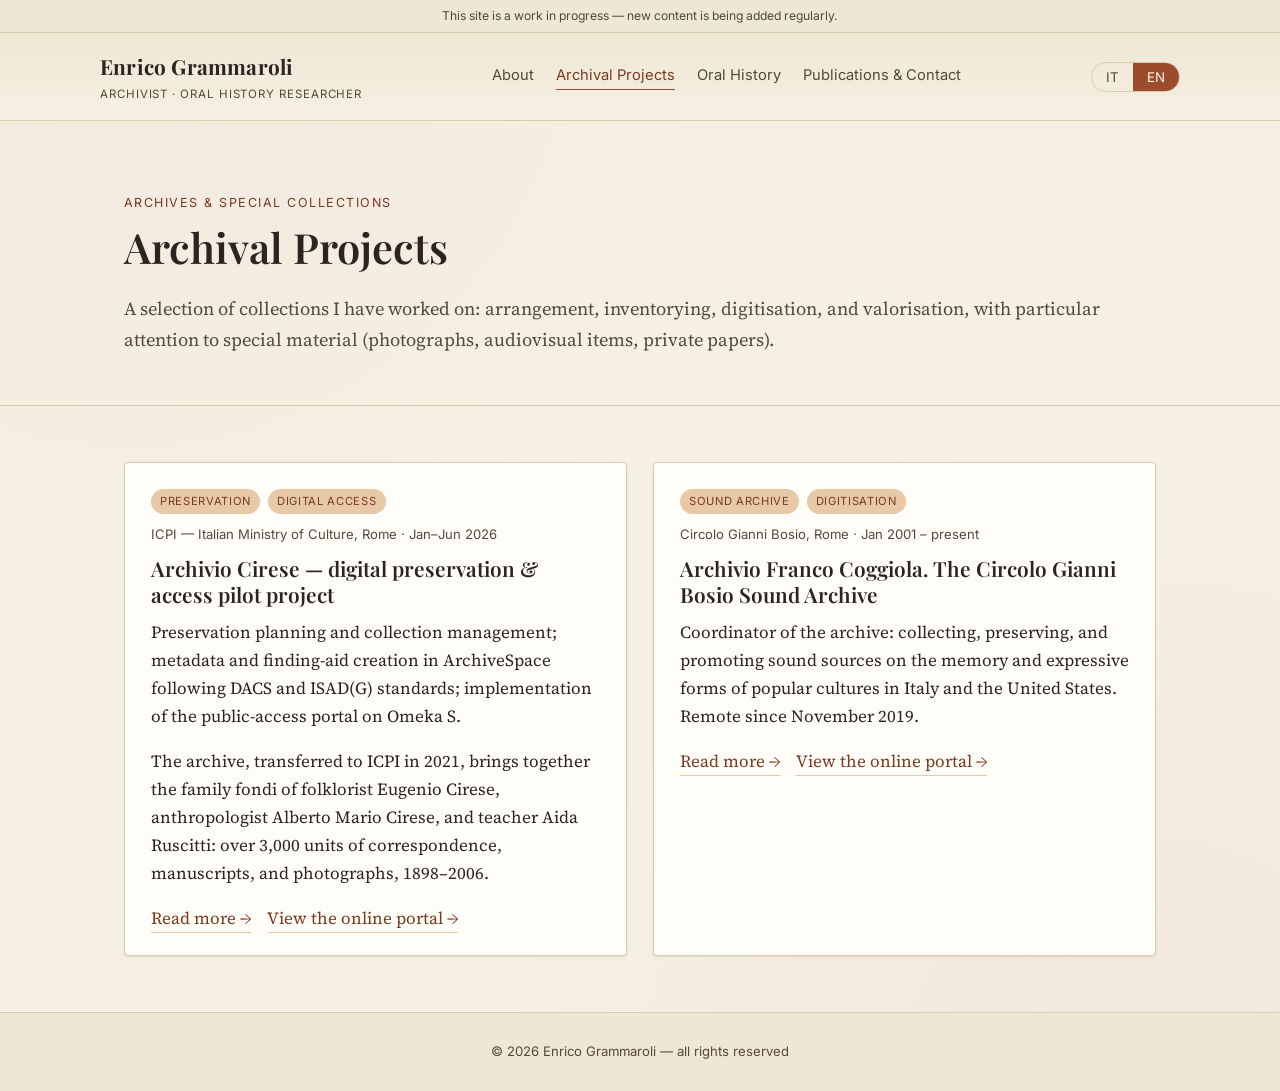
==== progetti-archivistici.html @ 0afbafc9 "First versione of the site" ====
<!DOCTYPE html>
<html lang="en">
<head>
<meta charset="UTF-8">
<meta name="viewport" content="width=device-width, initial-scale=1.0">
<title>Archival Projects — Enrico Grammaroli</title>
<meta name="description" content="Archival arrangement, description, and valorisation projects curated by Enrico Grammaroli.">
<link rel="preconnect" href="https://fonts.googleapis.com">
<link href="https://fonts.googleapis.com/css2?family=Playfair+Display:wght@600;700&family=Source+Serif+4:opsz,wght@8..60,400;8..60,600&family=Inter:wght@400;500;600&display=swap" rel="stylesheet">
<link rel="stylesheet" href="assets/css/style.css?v=2">
</head>
<body>

<div class="build-note" data-it="Questo sito &egrave; in fase di aggiornamento &mdash; nuovi contenuti vengono aggiunti regolarmente." data-en="This site is a work in progress &mdash; new content is being added regularly.">This site is a work in progress &mdash; new content is being added regularly.</div>

<header class="site-header">
  <div class="wrap nav-row">
    <a href="index.html" class="brand">Enrico Grammaroli
      <small data-it="Archivista &middot; Ricercatore di storia orale" data-en="Archivist &middot; Oral History Researcher">Archivist &middot; Oral History Researcher</small>
    </a>
    <nav class="main-nav">
      <a href="index.html" data-it="Chi sono" data-en="About">About</a>
      <a href="progetti-archivistici.html" class="active" data-it="Progetti archivistici" data-en="Archival Projects">Archival Projects</a>
      <a href="storia-orale.html" data-it="Storia orale" data-en="Oral History">Oral History</a>
      <a href="pubblicazioni.html" data-it="Pubblicazioni &amp; contatti" data-en="Publications &amp; Contact">Publications &amp; Contact</a>
    </nav>
    <div class="lang-toggle">
      <button data-lang="it">IT</button>
      <button data-lang="en" class="active">EN</button>
    </div>
  </div>
</header>

<section class="hero" style="padding-bottom: 32px;">
  <div class="wrap">
    <span class="eyebrow" data-it="Archivi &amp; special collections" data-en="Archives &amp; Special Collections">Archives &amp; Special Collections</span>
    <h1 data-it="Progetti archivistici" data-en="Archival Projects">Archival Projects</h1>
    <p class="lede" data-it="Una selezione di fondi e collezioni su cui ho lavorato: riordino, inventariazione, digitalizzazione e valorizzazione, con particolare attenzione a materiali speciali (fotografie, audiovisivi, carte private)."
       data-en="A selection of collections I have worked on: arrangement, inventorying, digitisation, and valorisation, with particular attention to special material (photographs, audiovisual items, private papers).">A selection of collections I have worked on: arrangement, inventorying, digitisation, and valorisation, with particular attention to special material (photographs, audiovisual items, private papers).</p>
  </div>
</section>

<section>
  <div class="wrap">
    <div class="grid">

      <div class="card">
        <div class="tag-row">
          <span class="tag" data-it="Preservazione" data-en="Preservation">Preservation</span>
          <span class="tag" data-it="Accesso digitale" data-en="Digital Access">Digital Access</span>
        </div>
        <div class="meta" data-it="ICPI &mdash; Ministero della Cultura, Roma &middot; gen&ndash;giu 2026" data-en="ICPI &mdash; Italian Ministry of Culture, Rome &middot; Jan&ndash;Jun 2026">ICPI &mdash; Italian Ministry of Culture, Rome &middot; Jan&ndash;Jun 2026</div>
        <h3 data-it="Archivio Cirese &mdash; progetto pilota di conservazione e accesso digitale" data-en="Archivio Cirese &mdash; digital preservation &amp; access pilot project">Archivio Cirese &mdash; digital preservation &amp; access pilot project</h3>
        <p data-it="Pianificazione della conservazione e gestione della collezione; creazione di metadati e strumenti di ricerca in ArchiveSpace secondo gli standard DACS e ISAD(G); realizzazione del portale di accesso pubblico su Omeka S."
           data-en="Preservation planning and collection management; metadata and finding-aid creation in ArchiveSpace following DACS and ISAD(G) standards; implementation of the public-access portal on Omeka S.">Preservation planning and collection management; metadata and finding-aid creation in ArchiveSpace following DACS and ISAD(G) standards; implementation of the public-access portal on Omeka S.</p>
        <p data-it="L&rsquo;archivio, trasferito all&rsquo;ICPI nel 2021, riunisce i fondi familiari del folklorista Eugenio Cirese, dell&rsquo;antropologo Alberto Mario Cirese e dell&rsquo;insegnante Aida Ruscitti: oltre 3.000 unit&agrave; tra corrispondenza, manoscritti e fotografie, dal 1898 al 2006."
           data-en="The archive, transferred to ICPI in 2021, brings together the family fondi of folklorist Eugenio Cirese, anthropologist Alberto Mario Cirese, and teacher Aida Ruscitti: over 3,000 units of correspondence, manuscripts, and photographs, 1898&ndash;2006.">The archive, transferred to ICPI in 2021, brings together the family fondi of folklorist Eugenio Cirese, anthropologist Alberto Mario Cirese, and teacher Aida Ruscitti: over 3,000 units of correspondence, manuscripts, and photographs, 1898&ndash;2006.</p>
        <p style="margin-top:12px; display:flex; gap:16px; flex-wrap:wrap;">
          <a href="progetti/archivio-cirese.html" data-it="Approfondisci &rarr;" data-en="Read more &rarr;">Read more &rarr;</a>
          <a href="https://www.circologiannibosio.it/omeka/s/icpi-ac/page/home" target="_blank" rel="noopener" data-it="Vai al portale online &rarr;" data-en="View the online portal &rarr;">View the online portal &rarr;</a>
        </p>
      </div>

      <div class="card">
        <div class="tag-row">
          <span class="tag" data-it="Archivio sonoro" data-en="Sound Archive">Sound Archive</span>
          <span class="tag" data-it="Digitalizzazione" data-en="Digitisation">Digitisation</span>
        </div>
        <div class="meta" data-it="Circolo Gianni Bosio, Roma &middot; gen 2001 &ndash; oggi" data-en="Circolo Gianni Bosio, Rome &middot; Jan 2001 &ndash; present">Circolo Gianni Bosio, Rome &middot; Jan 2001 &ndash; present</div>
        <h3 data-it="Archivio Franco Coggiola. L&rsquo;archivio sonoro del Circolo Gianni Bosio" data-en="Archivio Franco Coggiola. The Circolo Gianni Bosio Sound Archive">Archivio Franco Coggiola. The Circolo Gianni Bosio Sound Archive</h3>
        <p data-it="Coordinatore dell&rsquo;archivio: raccolta, conservazione e valorizzazione di fonti sonore sulla memoria e le forme espressive delle culture popolari in Italia e negli Stati Uniti. In remoto dal novembre 2019."
           data-en="Coordinator of the archive: collecting, preserving, and promoting sound sources on the memory and expressive forms of popular cultures in Italy and the United States. Remote since November 2019.">Coordinator of the archive: collecting, preserving, and promoting sound sources on the memory and expressive forms of popular cultures in Italy and the United States. Remote since November 2019.</p>
        <p style="margin-top:12px; display:flex; gap:16px; flex-wrap:wrap;">
          <a href="progetti/archivio-franco-coggiola.html" data-it="Approfondisci &rarr;" data-en="Read more &rarr;">Read more &rarr;</a>
          <a href="https://archivio.circologiannibosio.it/repositories/2" target="_blank" rel="noopener" data-it="Vai al portale online &rarr;" data-en="View the online portal &rarr;">View the online portal &rarr;</a>
        </p>
      </div>

      <div class="card" style="display:none;">
        <div class="tag-row">
          <span class="tag" data-it="Portale web" data-en="Web Portal">Web Portal</span>
          <span class="tag" data-it="Musica popolare" data-en="Folk Music">Folk Music</span>
        </div>
        <div class="meta" data-it="AltroSud, Roma &middot; giu 2013 &ndash; nov 2019" data-en="AltroSud, Rome &middot; Jun 2013 &ndash; Nov 2019">AltroSud, Rome &middot; Jun 2013 &ndash; Nov 2019</div>
        <h3 data-it="ArchivioSonoro &mdash; portale web italiano per la musica popolare" data-en="ArchivioSonoro &mdash; Italian web portal for folk music">ArchivioSonoro &mdash; Italian web portal for folk music</h3>
        <p data-it="Content and Data Manager: progettazione e gestione dei contenuti del portale, dedicato alla valorizzazione online di collezioni di musica popolare."
           data-en="Content and Data Manager: design and content management for the portal, dedicated to the online valorisation of folk music collections.">Content and Data Manager: design and content management for the portal, dedicated to the online valorisation of folk music collections.</p>
      </div>

      <div class="card" style="display:none;">
        <div class="tag-row">
          <span class="tag" data-it="Fondo fotografico" data-en="Photo Collection">Photo Collection</span>
          <span class="tag" data-it="Catalogazione" data-en="Cataloguing">Cataloguing</span>
        </div>
        <div class="meta" data-it="Heinz History Center, Pittsburgh &middot; mag&ndash;ago 2026" data-en="Heinz History Center, Pittsburgh &middot; May&ndash;Aug 2026">Heinz History Center, Pittsburgh &middot; May&ndash;Aug 2026</div>
        <h3 data-it="Italian American Program &mdash; Detre Library and Archive" data-en="Italian American Program &mdash; Detre Library and Archive">Italian American Program &mdash; Detre Library and Archive</h3>
        <p data-it="Tirocinio: riordino e catalogazione di collezioni fotografiche e di storia orale; creazione di record MARC e strumenti di ricerca in ArchiveSpace."
           data-en="Internship: processing and cataloguing of photographic and oral history collections; creation of MARC records and ArchiveSpace finding aids.">Internship: processing and cataloguing of photographic and oral history collections; creation of MARC records and ArchiveSpace finding aids.</p>
      </div>

      <div class="card" style="display:none;">
        <div class="tag-row">
          <span class="tag" data-it="Records management" data-en="Records Management">Records Management</span>
          <span class="tag" data-it="Migrazione dati" data-en="Data Migration">Data Migration</span>
        </div>
        <div class="meta" data-it="DollarBank, Pittsburgh &middot; set 2025 &ndash; ago 2026" data-en="DollarBank, Pittsburgh &middot; Sep 2025 &ndash; Aug 2026">DollarBank, Pittsburgh &middot; Sep 2025 &ndash; Aug 2026</div>
        <h3 data-it="Archivio storico aziendale &mdash; DollarBank" data-en="Corporate Historical Archive &mdash; DollarBank">Corporate Historical Archive &mdash; DollarBank</h3>
        <p data-it="Tirocinio in Archives and Records Management (Sezione storica): accessioning e riordino documentale, gestione dei metadati, migrazione dati da PastPerfect a Nautilus."
           data-en="Internship in Archives and Records Management (Historical Section): document accessioning and processing, metadata management, data migration from PastPerfect to Nautilus.">Internship in Archives and Records Management (Historical Section): document accessioning and processing, metadata management, data migration from PastPerfect to Nautilus.</p>
      </div>

    </div>
  </div>
</section>

<footer class="site-footer">
  <div class="wrap">
    <p style="margin:0;">&copy; 2026 Enrico Grammaroli &mdash; <span data-it="tutti i diritti riservati" data-en="all rights reserved">all rights reserved</span></p>
  </div>
</footer>

<script src="assets/js/lang.js"></script>
</body>
</html>
---- assets/css/style.css ----
/* =========================================================
   enricogrammaroli.com — warm archival / editorial theme
   ========================================================= */

:root {
  --paper:      #f6f0e4;
  --paper-alt:  #efe6d3;
  --ink:        #2b2420;
  --ink-soft:   #55483b;
  --rule:       #d9cbb0;
  --accent:     #9c4b2c;   /* terracotta / sealing-wax red */
  --accent-dk:  #7a3a21;
  --accent-soft:#e7c9a8;
  --card:       #fffdf8;
  --shadow:     rgba(43, 36, 32, 0.12);
  --maxw:       1080px;

  --font-display: "Playfair Display", "Iowan Old Style", Georgia, "Times New Roman", serif;
  --font-body:    "Source Serif 4", Georgia, "Times New Roman", serif;
  --font-sans:    "Inter", "Helvetica Neue", Arial, sans-serif;
}

* { box-sizing: border-box; }
html, body { margin: 0; padding: 0; }

body {
  background: var(--paper);
  background-image:
    radial-gradient(circle at 10% 0%, rgba(156,75,44,0.04), transparent 45%),
    radial-gradient(circle at 90% 100%, rgba(156,75,44,0.05), transparent 45%);
  color: var(--ink);
  font-family: var(--font-body);
  font-size: 17px;
  line-height: 1.65;
  -webkit-font-smoothing: antialiased;
}

img { max-width: 100%; display: block; }

a { color: var(--accent-dk); text-decoration: none; border-bottom: 1px solid var(--accent-soft); }
a:hover { color: var(--accent); border-bottom-color: var(--accent); }

h1, h2, h3, h4 {
  font-family: var(--font-display);
  font-weight: 600;
  color: var(--ink);
  line-height: 1.25;
  margin: 0 0 0.5em;
}

h1 { font-size: 2.6rem; }
h2 { font-size: 1.9rem; }
h3 { font-size: 1.3rem; }

p { margin: 0 0 1em; }

.eyebrow {
  font-family: var(--font-sans);
  text-transform: uppercase;
  letter-spacing: 0.12em;
  font-size: 0.78rem;
  color: var(--accent-dk);
  margin-bottom: 0.6em;
  display: block;
}

.wrap {
  max-width: var(--maxw);
  margin: 0 auto;
  padding: 0 24px;
}

/* ---------- Header / Nav ---------- */

header.site-header {
  border-bottom: 1px solid var(--rule);
  background: linear-gradient(to bottom, var(--paper-alt), var(--paper));
  position: sticky;
  top: 0;
  z-index: 20;
  backdrop-filter: blur(2px);
}

.nav-row {
  display: flex;
  align-items: center;
  justify-content: space-between;
  padding: 16px 0;
  gap: 16px;
  flex-wrap: wrap;
}

.brand {
  font-family: var(--font-display);
  font-size: 1.3rem;
  font-weight: 700;
  color: var(--ink);
  border-bottom: none;
  letter-spacing: 0.01em;
}
.brand small {
  display: block;
  font-family: var(--font-sans);
  font-weight: 400;
  font-size: 0.72rem;
  letter-spacing: 0.08em;
  text-transform: uppercase;
  color: var(--ink-soft);
  margin-top: 2px;
}

nav.main-nav {
  display: flex;
  align-items: center;
  gap: 22px;
  font-family: var(--font-sans);
  font-size: 0.92rem;
}
nav.main-nav a {
  color: var(--ink-soft);
  border-bottom: 1px solid transparent;
  padding-bottom: 2px;
}
nav.main-nav a:hover,
nav.main-nav a.active {
  color: var(--accent-dk);
  border-bottom-color: var(--accent);
}

.lang-toggle {
  display: flex;
  border: 1px solid var(--rule);
  border-radius: 999px;
  overflow: hidden;
  font-family: var(--font-sans);
  font-size: 0.78rem;
}
.lang-toggle button {
  border: none;
  background: transparent;
  padding: 6px 14px;
  cursor: pointer;
  color: var(--ink-soft);
  font-family: inherit;
}
.lang-toggle button.active {
  background: var(--accent);
  color: #fff8ef;
}

/* ---------- Hero ---------- */

.hero {
  padding: 72px 0 56px;
  border-bottom: 1px solid var(--rule);
}
.hero-grid {
  display: grid;
  grid-template-columns: 1.3fr 0.9fr;
  gap: 48px;
  align-items: center;
}
.hero-portrait {
  aspect-ratio: 4 / 5;
  background: var(--paper-alt);
  border: 1px solid var(--rule);
  border-radius: 4px;
  display: flex;
  align-items: center;
  justify-content: center;
  font-family: var(--font-sans);
  font-size: 0.85rem;
  color: var(--ink-soft);
  text-align: center;
  padding: 16px;
  overflow: hidden;
}
.hero-portrait img {
  width: 100%;
  height: 100%;
  object-fit: cover;
  object-position: center 20%;
  display: block;
}
.hero p.lede {
  font-size: 1.15rem;
  color: var(--ink-soft);
}
.hero-cta { display: flex; gap: 14px; margin-top: 22px; flex-wrap: wrap; }

.btn {
  font-family: var(--font-sans);
  font-size: 0.88rem;
  font-weight: 600;
  padding: 11px 22px;
  border-radius: 3px;
  border: 1px solid var(--accent);
  color: var(--accent-dk);
  border-bottom-width: 1px;
  display: inline-block;
}
.btn.primary { background: var(--accent); color: #fff8ef; border-bottom-color: var(--accent); }
.btn.primary:hover { background: var(--accent-dk); border-color: var(--accent-dk); color: #fff8ef; }
.btn:hover { color: var(--accent); }

/* ---------- Affiliation note (attenuated) ---------- */

.affiliation {
  margin: 24px 0 0;
  padding-top: 14px;
  border-top: 1px solid var(--rule);
  color: var(--ink-soft);
  font-family: var(--font-sans);
  font-size: 0.86rem;
}

/* ---------- Publications list ---------- */

.pub-subhead {
  font-family: var(--font-sans);
  font-size: 0.75rem;
  text-transform: uppercase;
  letter-spacing: 0.08em;
  color: var(--accent-dk);
  margin: 40px 0 6px;
  padding-top: 28px;
  border-top: 1px solid var(--rule);
}
.pub-subhead:first-child { margin-top: 0; padding-top: 0; border-top: none; }

.pub-item { padding: 14px 0; border-bottom: 1px solid var(--rule); }
.pub-item:last-child { border-bottom: none; }
.pub-item .pub-title { font-weight: 600; }
.pub-item .pub-meta { font-family: var(--font-sans); font-size: 0.85rem; color: var(--ink-soft); margin-top: 2px; }

.talk-row {
  display: grid;
  grid-template-columns: 60px 1fr;
  gap: 16px;
  padding: 10px 0;
  border-bottom: 1px solid var(--rule);
  font-size: 0.92rem;
}
.talk-row:last-child { border-bottom: none; }
.talk-row .talk-year { font-family: var(--font-sans); font-size: 0.82rem; color: var(--ink-soft); }
.talk-row .talk-venue { color: var(--ink-soft); }

/* ---------- Sections ---------- */

section { padding: 56px 0; }
section.alt { background: var(--paper-alt); border-top: 1px solid var(--rule); border-bottom: 1px solid var(--rule); }

.section-head { max-width: 640px; margin-bottom: 34px; }
.section-head p { color: var(--ink-soft); }

/* ---------- Cards / grids ---------- */

.grid {
  display: grid;
  grid-template-columns: repeat(2, 1fr);
  gap: 26px;
}

.card {
  background: var(--card);
  border: 1px solid var(--rule);
  border-radius: 4px;
  padding: 26px 26px 22px;
  box-shadow: 0 1px 2px var(--shadow);
}
.card .tag-row { margin-bottom: 10px; display: flex; gap: 8px; flex-wrap: wrap; }
.tag {
  font-family: var(--font-sans);
  font-size: 0.7rem;
  text-transform: uppercase;
  letter-spacing: 0.06em;
  color: var(--accent-dk);
  background: var(--accent-soft);
  padding: 3px 9px;
  border-radius: 999px;
}
.card .meta {
  font-family: var(--font-sans);
  font-size: 0.82rem;
  color: var(--ink-soft);
  margin-bottom: 10px;
}
.card p:last-child { margin-bottom: 0; }
.card .placeholder-flag {
  margin-top: 12px;
  font-family: var(--font-sans);
  font-size: 0.72rem;
  color: var(--accent-dk);
  opacity: 0.8;
}

.list-block {
  border-top: 1px solid var(--rule);
}
.list-item {
  padding: 22px 0;
  border-bottom: 1px solid var(--rule);
  display: grid;
  grid-template-columns: 140px 1fr;
  gap: 24px;
}
.list-item .when {
  font-family: var(--font-sans);
  font-size: 0.85rem;
  color: var(--ink-soft);
}
.list-item h3 { margin-bottom: 6px; }

/* ---------- Quote / pull ---------- */

.pull {
  font-family: var(--font-display);
  font-size: 1.4rem;
  font-style: italic;
  color: var(--ink);
  border-left: 3px solid var(--accent);
  padding-left: 22px;
  margin: 26px 0;
}
.pull cite {
  display: block;
  font-family: var(--font-sans);
  font-style: normal;
  font-size: 0.8rem;
  color: var(--ink-soft);
  margin-top: 8px;
}

/* ---------- Contact / footer ---------- */

.contact-grid {
  display: grid;
  grid-template-columns: 1fr 1fr;
  gap: 40px;
}
.contact-list { list-style: none; margin: 0; padding: 0; font-family: var(--font-sans); }
.contact-list li { padding: 10px 0; border-bottom: 1px solid var(--rule); display: flex; justify-content: space-between; gap: 12px; }
.contact-list span.label { color: var(--ink-soft); }

footer.site-footer {
  border-top: 1px solid var(--rule);
  background: var(--paper-alt);
  padding: 28px 0;
  font-family: var(--font-sans);
  font-size: 0.82rem;
  color: var(--ink-soft);
  text-align: center;
}

/* ---------- Detail pages (project / entry deep-dive) ---------- */

.back-link {
  display: inline-block;
  font-family: var(--font-sans);
  font-size: 0.82rem;
  color: var(--ink-soft);
  margin-bottom: 18px;
  border-bottom: none;
}
.back-link:hover { color: var(--accent-dk); }

.fact-strip {
  display: flex;
  flex-wrap: wrap;
  gap: 10px 28px;
  padding: 16px 0;
  margin: 22px 0 0;
  border-top: 1px solid var(--rule);
  border-bottom: 1px solid var(--rule);
  font-family: var(--font-sans);
  font-size: 0.85rem;
}
.fact-strip .fact-label {
  display: block;
  text-transform: uppercase;
  letter-spacing: 0.08em;
  font-size: 0.68rem;
  color: var(--accent-dk);
  margin-bottom: 2px;
}
.fact-strip .fact-value { color: var(--ink); }

.detail-body h2 { margin-top: 0; }
.detail-body .sub-block { margin-bottom: 30px; }
.detail-body .sub-block:last-child { margin-bottom: 0; }

.img-placeholder-grid {
  display: grid;
  grid-template-columns: repeat(3, 1fr);
  gap: 18px;
  margin: 12px 0 8px;
}
.img-placeholder {
  aspect-ratio: 4 / 3;
  background: var(--paper-alt);
  border: 1px dashed var(--rule);
  border-radius: 4px;
  display: flex;
  align-items: center;
  justify-content: center;
  font-family: var(--font-sans);
  font-size: 0.76rem;
  color: var(--ink-soft);
  text-align: center;
  padding: 14px;
}

.img-figure {
  margin: 0;
}
.img-figure img {
  width: 100%;
  height: 260px;
  object-fit: contain;
  background: var(--paper-alt);
  border: 1px solid var(--rule);
  border-radius: 4px;
  display: block;
}
.img-figure figcaption {
  margin-top: 8px;
  font-family: var(--font-sans);
  font-size: 0.78rem;
  font-style: italic;
  color: var(--ink-soft);
}

.detail-cta { display: flex; gap: 14px; flex-wrap: wrap; margin-top: 8px; }

.method-body {
  overflow: hidden; /* clearfix: lets this box contain the floated figure */
}
.method-figure {
  float: right;
  width: 40%;
  margin: 4px 0 16px 28px;
  border: 1px solid var(--rule);
  border-radius: 4px;
  overflow: hidden;
  background: var(--paper-alt);
}
.method-figure img {
  width: 100%;
  display: block;
}
.method-figure figcaption {
  padding: 8px 14px;
  font-family: var(--font-sans);
  font-size: 0.74rem;
  font-style: italic;
  color: var(--ink-soft);
  text-align: center;
  border-top: 1px solid var(--rule);
}

/* ---------- placeholder note banner ---------- */
.build-note {
  background: var(--paper-alt);
  border-bottom: 1px solid var(--rule);
  font-family: var(--font-sans);
  font-size: 0.76rem;
  color: var(--ink-soft);
  text-align: center;
  padding: 6px 16px;
}

/* ---------- Responsive ---------- */

@media (max-width: 800px) {
  .hero-grid { grid-template-columns: 1fr; }
  .hero-portrait { order: -1; max-width: 260px; }
  .grid { grid-template-columns: 1fr; }
  .contact-grid { grid-template-columns: 1fr; }
  .list-item { grid-template-columns: 1fr; gap: 6px; }
  .talk-row { grid-template-columns: 1fr; gap: 2px; }
  .img-placeholder-grid { grid-template-columns: 1fr 1fr; }
  .img-figure img { height: 200px; }
  .method-figure { float: none; width: 100%; margin: 16px 0; }
  h1 { font-size: 2.1rem; }
}
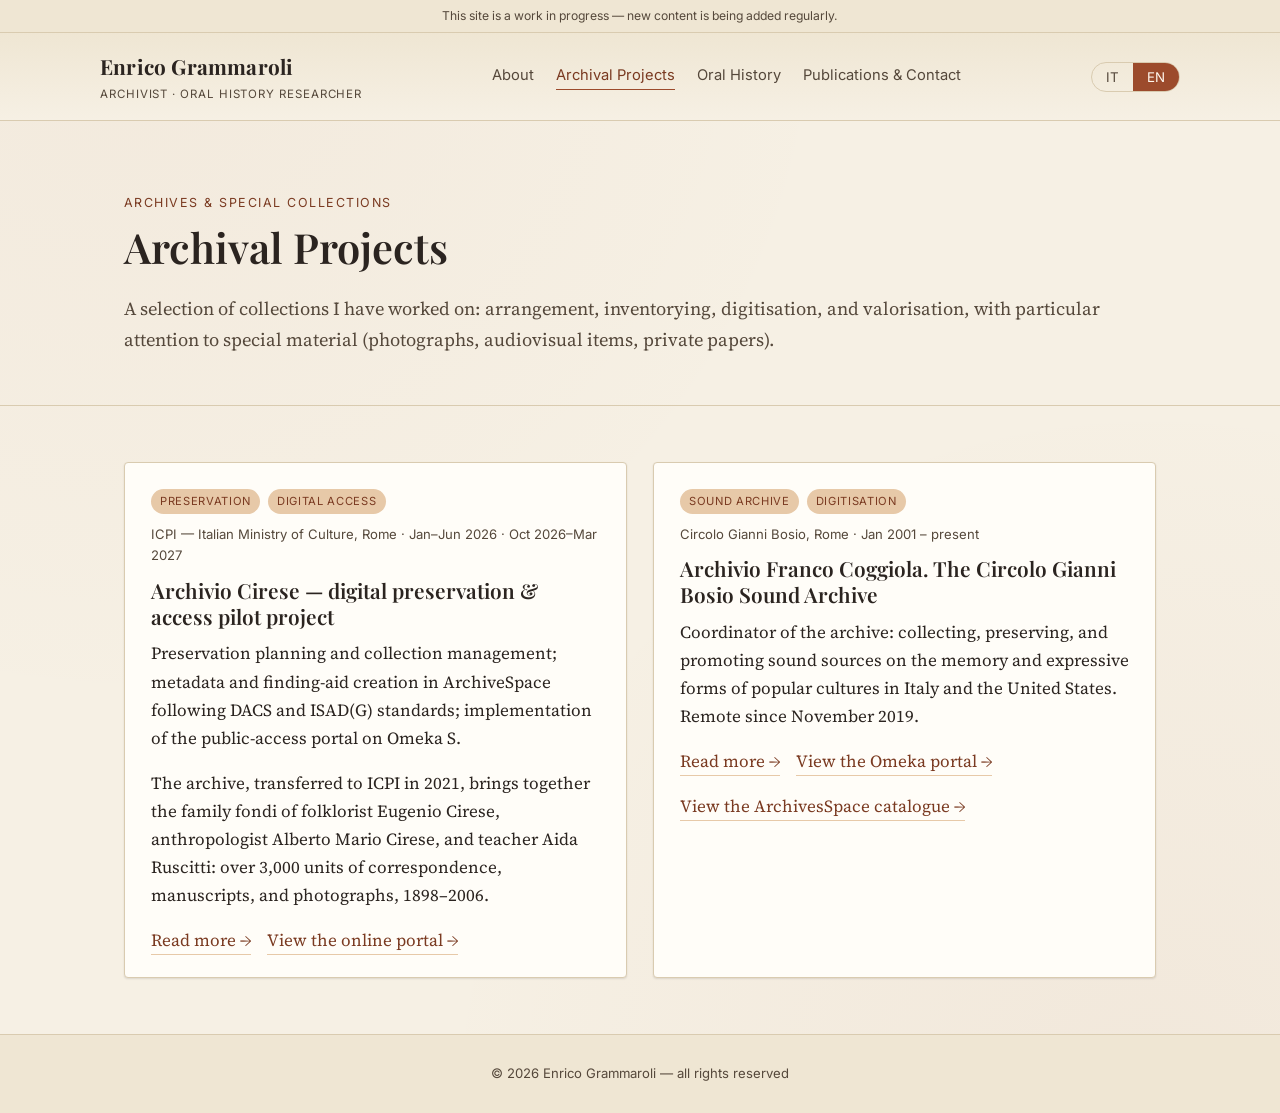
==== commit 4a09e694: "Nuove esperienze, portale Omeka e intervento ReStory" ====
--- a/progetti-archivistici.html
+++ b/progetti-archivistici.html
@@ -49,7 +49,7 @@
           <span class="tag" data-it="Preservazione" data-en="Preservation">Preservation</span>
           <span class="tag" data-it="Accesso digitale" data-en="Digital Access">Digital Access</span>
         </div>
-        <div class="meta" data-it="ICPI &mdash; Ministero della Cultura, Roma &middot; gen&ndash;giu 2026" data-en="ICPI &mdash; Italian Ministry of Culture, Rome &middot; Jan&ndash;Jun 2026">ICPI &mdash; Italian Ministry of Culture, Rome &middot; Jan&ndash;Jun 2026</div>
+        <div class="meta" data-it="ICPI &mdash; Ministero della Cultura, Roma &middot; gen&ndash;giu 2026 &middot; ott 2026&ndash;mar 2027" data-en="ICPI &mdash; Italian Ministry of Culture, Rome &middot; Jan&ndash;Jun 2026 &middot; Oct 2026&ndash;Mar 2027">ICPI &mdash; Italian Ministry of Culture, Rome &middot; Jan&ndash;Jun 2026 &middot; Oct 2026&ndash;Mar 2027</div>
         <h3 data-it="Archivio Cirese &mdash; progetto pilota di conservazione e accesso digitale" data-en="Archivio Cirese &mdash; digital preservation &amp; access pilot project">Archivio Cirese &mdash; digital preservation &amp; access pilot project</h3>
         <p data-it="Pianificazione della conservazione e gestione della collezione; creazione di metadati e strumenti di ricerca in ArchiveSpace secondo gli standard DACS e ISAD(G); realizzazione del portale di accesso pubblico su Omeka S."
            data-en="Preservation planning and collection management; metadata and finding-aid creation in ArchiveSpace following DACS and ISAD(G) standards; implementation of the public-access portal on Omeka S.">Preservation planning and collection management; metadata and finding-aid creation in ArchiveSpace following DACS and ISAD(G) standards; implementation of the public-access portal on Omeka S.</p>
@@ -72,7 +72,8 @@
            data-en="Coordinator of the archive: collecting, preserving, and promoting sound sources on the memory and expressive forms of popular cultures in Italy and the United States. Remote since November 2019.">Coordinator of the archive: collecting, preserving, and promoting sound sources on the memory and expressive forms of popular cultures in Italy and the United States. Remote since November 2019.</p>
         <p style="margin-top:12px; display:flex; gap:16px; flex-wrap:wrap;">
           <a href="progetti/archivio-franco-coggiola.html" data-it="Approfondisci &rarr;" data-en="Read more &rarr;">Read more &rarr;</a>
-          <a href="https://archivio.circologiannibosio.it/repositories/2" target="_blank" rel="noopener" data-it="Vai al portale online &rarr;" data-en="View the online portal &rarr;">View the online portal &rarr;</a>
+          <a href="https://afc.circologiannibosio.it/s/archivio" target="_blank" rel="noopener" data-it="Vai al portale Omeka &rarr;" data-en="View the Omeka portal &rarr;">View the Omeka portal &rarr;</a>
+          <a href="https://archivio.circologiannibosio.it/repositories/2" target="_blank" rel="noopener" data-it="Vai al catalogo ArchiveSpace &rarr;" data-en="View the ArchivesSpace catalogue &rarr;">View the ArchivesSpace catalogue &rarr;</a>
         </p>
       </div>
 
